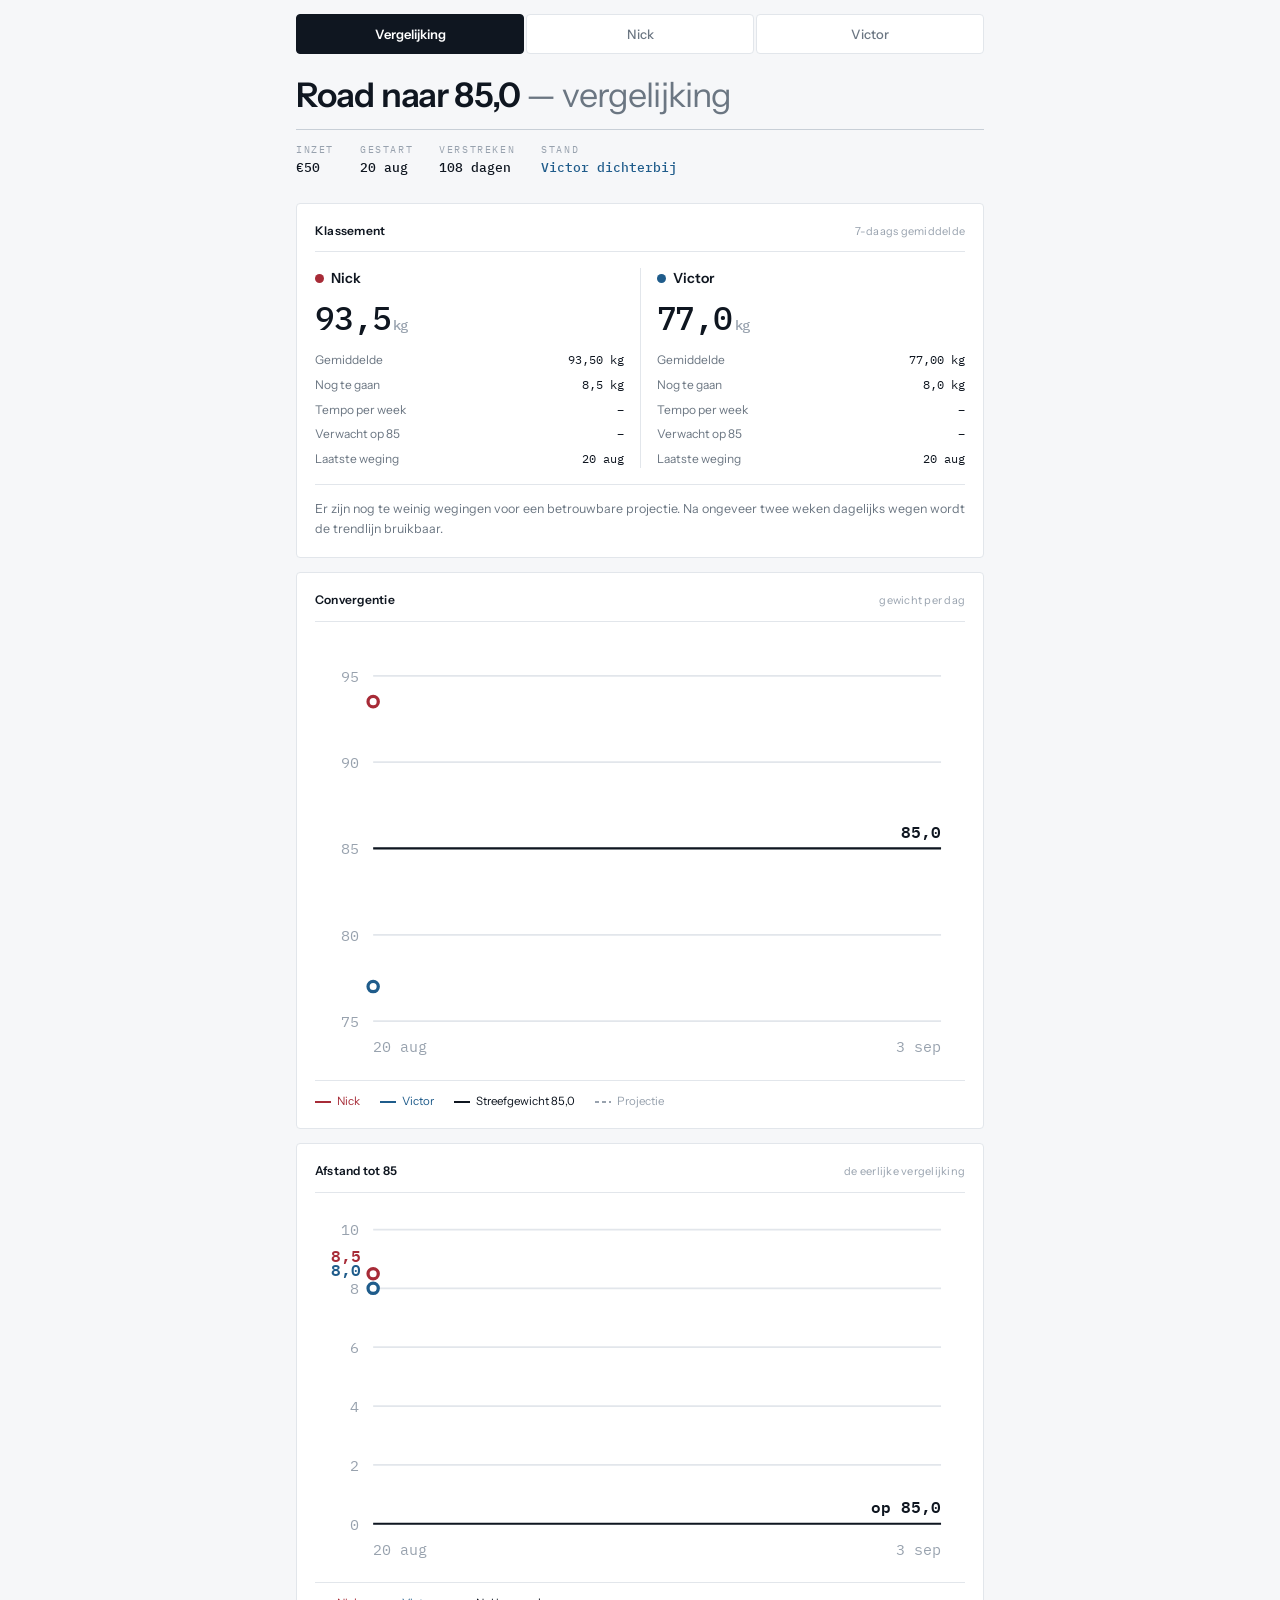
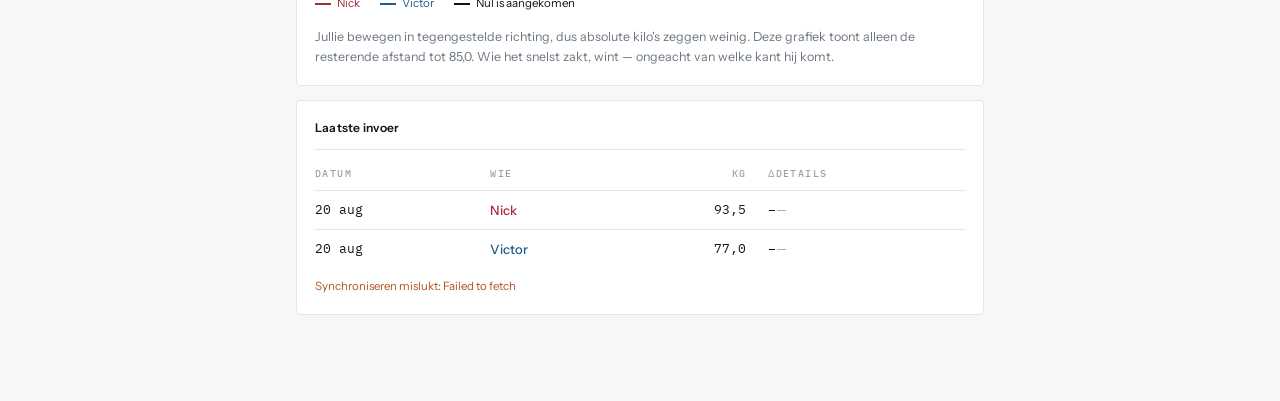
==== index.html @ f19b44c5 "Add files via upload eerste versie" ====
<!DOCTYPE html>
<html lang="nl">
<head>
<meta charset="utf-8">
<meta name="viewport" content="width=device-width, initial-scale=1">
<title>Road naar 85 — vergelijking</title>
<link rel="preconnect" href="https://fonts.googleapis.com">
<link rel="preconnect" href="https://fonts.gstatic.com" crossorigin>
<link href="https://fonts.googleapis.com/css2?family=Instrument+Sans:wght@400;500;600&family=IBM+Plex+Mono:wght@400;500;600&display=swap" rel="stylesheet">
<link rel="stylesheet" href="./assets/styles.css">
</head>
<body>

<div id="nav-slot"></div>

<header class="masthead">
  <h1>Road naar 85,0 <span>— vergelijking</span></h1>
  <div class="meta">
    <div><span class="lab">Inzet</span><b id="stake">—</b></div>
    <div><span class="lab">Gestart</span><b id="start">—</b></div>
    <div><span class="lab">Verstreken</span><b id="elapsed">—</b></div>
    <div><span class="lab">Stand</span><b id="verdict">—</b></div>
  </div>
</header>

<div class="banner" id="banner" hidden>
  Nog niet aan Supabase gekoppeld. Vul <span class="mono">assets/config.js</span> in, anders wordt er niets bewaard en zien jullie elkaars cijfers niet.
</div>

<section class="card">
  <h2>Klassement <em>7-daags gemiddelde</em></h2>
  <div class="standing">
    <article class="athlete nick">
      <p class="who">Nick</p>
      <p class="now" id="nick-kg">–<u>kg</u></p>
      <dl>
        <dt>Gemiddelde</dt><dd id="nick-avg">–</dd>
        <dt>Nog te gaan</dt><dd id="nick-togo">–</dd>
        <dt>Tempo per week</dt><dd id="nick-rate">–</dd>
        <dt>Verwacht op 85</dt><dd id="nick-eta">–</dd>
        <dt>Laatste weging</dt><dd id="nick-last">–</dd>
      </dl>
    </article>
    <div class="divider"></div>
    <article class="athlete victor">
      <p class="who">Victor</p>
      <p class="now" id="victor-kg">–<u>kg</u></p>
      <dl>
        <dt>Gemiddelde</dt><dd id="victor-avg">–</dd>
        <dt>Nog te gaan</dt><dd id="victor-togo">–</dd>
        <dt>Tempo per week</dt><dd id="victor-rate">–</dd>
        <dt>Verwacht op 85</dt><dd id="victor-eta">–</dd>
        <dt>Laatste weging</dt><dd id="victor-last">–</dd>
      </dl>
    </article>
  </div>
  <p class="note" id="margin-note" style="margin-top:16px;padding-top:14px;border-top:1px solid var(--rule)">–</p>
</section>

<section class="card">
  <h2>Convergentie <em>gewicht per dag</em></h2>
  <svg id="chart-conv" class="chart" viewBox="0 0 380 250" preserveAspectRatio="xMidYMid meet"
       role="img" aria-label="Gewichtsverloop van Nick en Victor richting 85 kilo"></svg>
  <div class="legend">
    <span style="color:var(--nick)"><i></i>Nick</span>
    <span style="color:var(--victor)"><i></i>Victor</span>
    <span style="color:var(--ink)"><i></i>Streefgewicht 85,0</span>
    <span style="color:var(--faint)"><i class="dash"></i>Projectie</span>
  </div>
</section>

<section class="card">
  <h2>Afstand tot 85 <em>de eerlijke vergelijking</em></h2>
  <svg id="chart-dist" class="chart" viewBox="0 0 380 210" preserveAspectRatio="xMidYMid meet"
       role="img" aria-label="Resterende afstand tot 85 kilo voor beide deelnemers"></svg>
  <div class="legend">
    <span style="color:var(--nick)"><i></i>Nick</span>
    <span style="color:var(--victor)"><i></i>Victor</span>
    <span style="color:var(--ink)"><i></i>Nul is aangekomen</span>
  </div>
  <p class="note" style="margin-top:14px">
    Jullie bewegen in tegengestelde richting, dus absolute kilo's zeggen weinig. Deze grafiek toont
    alleen de resterende afstand tot 85,0. Wie het snelst zakt, wint — ongeacht van welke kant hij komt.
  </p>
</section>

<section class="card">
  <h2>Laatste invoer</h2>
  <table>
    <thead><tr><th>Datum</th><th>Wie</th><th class="r">Kg</th><th class="r">Δ</th><th>Details</th></tr></thead>
    <tbody id="feed"></tbody>
  </table>
  <p class="msg" id="sync"></p>
</section>

<script src="./assets/config.js"></script>
<script src="./assets/core.js"></script>
<script src="./assets/charts.js"></script>
<script src="./assets/compare.js"></script>
</body>
</html>
---- assets/styles.css ----
/* ============================================================
   Road naar 85 — gedeeld stijlblad
   Licht, klinisch, haarlijnen. Karmijn = Nick, staalblauw = Victor.
   ============================================================ */
:root{
  --paper:#F6F7F9;
  --card:#FFFFFF;
  --rule:#E2E6EB;
  --rule-strong:#C8CFD7;
  --ink:#0F1620;
  --muted:#6B7682;
  --faint:#98A2AE;
  --nick:#A72B37;
  --victor:#1F5C8B;
  --nick-tint:#FBEEF0;
  --victor-tint:#EDF3F9;
  --warn:#B4551F;
}
*{box-sizing:border-box;margin:0;padding:0}
html{-webkit-text-size-adjust:100%}
body{
  background:var(--paper);
  color:var(--ink);
  font-family:"Instrument Sans",system-ui,-apple-system,sans-serif;
  font-size:15px;line-height:1.55;
  padding:0 16px 72px;
  max-width:720px;margin:0 auto;
  -webkit-font-smoothing:antialiased;
}
.mono{font-family:"IBM Plex Mono",monospace;font-variant-numeric:tabular-nums}
.lab{font-family:"IBM Plex Mono",monospace;font-size:10px;letter-spacing:.16em;
     text-transform:uppercase;color:var(--faint)}

/* ---------- navigatie ---------- */
nav{
  display:flex;gap:2px;padding:14px 0 0;
  position:sticky;top:0;background:var(--paper);z-index:5;
}
nav a{
  flex:1;text-align:center;text-decoration:none;
  font-size:13px;font-weight:500;color:var(--muted);
  padding:9px 4px;border:1px solid var(--rule);border-radius:4px;background:var(--card);
}
nav a:hover{border-color:var(--rule-strong);color:var(--ink)}
nav a[aria-current="page"]{
  background:var(--accent-tint,var(--ink));color:var(--accent,#fff);
  border-color:var(--accent,var(--ink));font-weight:600;
}

/* ---------- kop ---------- */
.masthead{margin:22px 0 24px}
.masthead h1{font-size:clamp(25px,7vw,34px);font-weight:600;letter-spacing:-.025em;line-height:1.14}
.masthead h1 span{color:var(--muted);font-weight:400}
.meta{margin-top:14px;padding-top:12px;border-top:1px solid var(--rule-strong);
      display:flex;flex-wrap:wrap;gap:8px 26px}
.meta div{display:flex;flex-direction:column;gap:1px}
.meta b{font-family:"IBM Plex Mono",monospace;font-size:13px;font-weight:500}

/* ---------- kaart ---------- */
.card{background:var(--card);border:1px solid var(--rule);border-radius:4px;
      padding:18px;margin-bottom:14px}
.card > h2{
  font-size:12px;font-weight:600;letter-spacing:.02em;
  padding-bottom:11px;margin-bottom:16px;border-bottom:1px solid var(--rule);
  display:flex;justify-content:space-between;align-items:baseline;gap:10px;
}
.card > h2 em{font-style:normal;font-weight:400;font-size:11px;color:var(--faint)}

/* ---------- klassement ---------- */
.standing{display:grid;grid-template-columns:1fr 1px 1fr}
.divider{background:var(--rule)}
.athlete{padding:0 16px}
.athlete:first-child{padding-left:0}
.athlete:last-child{padding-right:0}
.athlete .who{display:flex;align-items:center;gap:7px;font-weight:600;font-size:14px}
.athlete .who::before{content:"";width:9px;height:9px;border-radius:50%;background:var(--c)}
.athlete.nick{--c:var(--nick)}
.athlete.victor{--c:var(--victor)}
.athlete .now{font-family:"IBM Plex Mono",monospace;font-weight:500;
  font-size:clamp(26px,7.5vw,33px);letter-spacing:-.035em;line-height:1.2;margin-top:8px}
.athlete .now u{text-decoration:none;font-size:.42em;color:var(--faint);margin-left:3px}
.athlete dl{margin-top:14px;display:grid;grid-template-columns:auto 1fr;gap:6px 8px;font-size:12px}
.athlete dt{color:var(--muted)}
.athlete dd{font-family:"IBM Plex Mono",monospace;text-align:right;font-size:12px}

/* ---------- grafiek ---------- */
.chart{width:100%;height:auto;display:block}
.legend{display:flex;flex-wrap:wrap;gap:7px 20px;margin-top:14px;
  padding-top:12px;border-top:1px solid var(--rule);font-size:11.5px;color:var(--muted)}
.legend span{display:flex;align-items:center;gap:6px}
.legend i{width:16px;height:2px;background:currentColor;flex:none}
.legend i.dash{background:repeating-linear-gradient(90deg,currentColor 0 4px,transparent 4px 7px)}

/* ---------- statistieken ---------- */
.pair{display:grid;grid-template-columns:1fr 1fr;gap:14px}
.stat .n{font-family:"IBM Plex Mono",monospace;font-weight:500;
  font-size:25px;letter-spacing:-.03em;line-height:1.25;margin-top:5px}
.stat .n u{text-decoration:none;font-size:.46em;color:var(--faint);margin-left:3px}
.stat p:last-child{font-size:11.5px;color:var(--muted);margin-top:2px;line-height:1.4}
.stat.dim .n{color:var(--faint)}

/* ---------- meters ---------- */
.meter{margin-top:16px}
.meter .top{display:flex;justify-content:space-between;font-size:12.5px;margin-bottom:6px}
.meter .top b{font-family:"IBM Plex Mono",monospace;font-weight:500;color:var(--muted)}
.bar{height:5px;background:var(--paper);border-radius:3px;overflow:hidden}
.bar i{display:block;height:100%;border-radius:3px;transition:width .35s ease;
       background:var(--accent,var(--ink))}
.bar i.over{background:var(--warn)}
.bar i.prot{background:var(--muted)}

/* ---------- formulier ---------- */
.fields{display:grid;grid-template-columns:1fr 1fr;gap:10px}
.fields.one{grid-template-columns:1fr}
label{display:block;font-size:11.5px;color:var(--muted);margin-bottom:5px}
label b{color:var(--accent,var(--ink));font-weight:500}
input,textarea{
  width:100%;background:var(--card);border:1px solid var(--rule-strong);border-radius:4px;
  color:var(--ink);font-family:"IBM Plex Mono",monospace;font-size:16px;padding:9px 10px;
}
textarea{font-family:"Instrument Sans",sans-serif;font-size:14px;resize:vertical;min-height:62px}
input::placeholder,textarea::placeholder{color:var(--faint)}
input:focus,textarea:focus{border-color:var(--ink);outline:none}
input:focus-visible,button:focus-visible,a:focus-visible{outline:2px solid var(--ink);outline-offset:1px}
input.required{border-color:var(--accent,var(--ink))}

.chips{display:flex;flex-wrap:wrap;gap:6px}
.chips button{
  border:1px solid var(--rule-strong);background:var(--card);border-radius:20px;
  font-family:"Instrument Sans",sans-serif;font-size:12.5px;color:var(--muted);
  padding:6px 13px;cursor:pointer;transition:.15s;
}
.chips button[aria-pressed="true"]{
  border-color:var(--accent);background:var(--accent-tint);color:var(--accent);font-weight:600;
}

details{margin-top:16px;padding-top:14px;border-top:1px solid var(--rule)}
summary{
  cursor:pointer;font-size:12px;font-weight:600;color:var(--muted);list-style:none;
  display:flex;align-items:center;gap:6px;
}
summary::-webkit-details-marker{display:none}
summary::before{content:"+";font-family:"IBM Plex Mono",monospace;font-size:14px;color:var(--faint)}
details[open] summary::before{content:"−"}
details > *:not(summary){margin-top:14px}

.submit{
  margin-top:14px;width:100%;background:var(--accent,var(--ink));color:#fff;border:0;border-radius:4px;
  font-family:"Instrument Sans",sans-serif;font-size:14px;font-weight:600;padding:11px;cursor:pointer;
}
.submit:hover{filter:brightness(.92)}
.msg{font-size:11.5px;color:var(--muted);margin-top:10px;min-height:17px}
.msg.err{color:var(--warn)}
.msg.ok{color:var(--accent,var(--ink))}

/* ---------- tabel ---------- */
table{width:100%;border-collapse:collapse;font-size:13px}
th{text-align:left;font-family:"IBM Plex Mono",monospace;font-weight:500;
  font-size:10px;letter-spacing:.14em;text-transform:uppercase;color:var(--faint);
  padding-bottom:9px;border-bottom:1px solid var(--rule)}
td{border-bottom:1px solid var(--rule);padding:9px 0;font-family:"IBM Plex Mono",monospace;
   vertical-align:top}
tr:last-child td{border-bottom:0}
td.name{font-family:"Instrument Sans",sans-serif;font-weight:500}
td.name[data-p="nick"]{color:var(--nick)}
td.name[data-p="victor"]{color:var(--victor)}
td.txt{font-family:"Instrument Sans",sans-serif;color:var(--muted);font-size:12.5px}
td.r,th.r{text-align:right}
.dn{color:var(--nick)}
.up{color:var(--victor)}
.empty{color:var(--faint);font-size:12.5px;font-family:"Instrument Sans",sans-serif;padding:14px 0}

/* ---------- notitie ---------- */
.note{font-size:12.5px;color:var(--muted);line-height:1.6}
pre{background:var(--paper);border:1px solid var(--rule);border-radius:4px;
  padding:12px;margin-top:12px;overflow-x:auto;
  font-family:"IBM Plex Mono",monospace;font-size:11px;line-height:1.65;color:var(--ink)}
.banner{
  background:#FEF7ED;border:1px solid #F0D9BE;border-radius:4px;
  padding:11px 13px;margin-bottom:14px;font-size:12.5px;color:#7A4A18;
}

@media (max-width:440px){
  .standing{grid-template-columns:1fr}
  .divider{height:1px;width:100%;margin:16px 0}
  .athlete{padding:0}
  .pair{grid-template-columns:1fr;gap:16px}
  .fields{grid-template-columns:1fr}
}
@media (prefers-reduced-motion:no-preference){
  .draw{stroke-dasharray:1800;stroke-dashoffset:1800;animation:d 1s ease-out forwards}
  @keyframes d{to{stroke-dashoffset:0}}
}
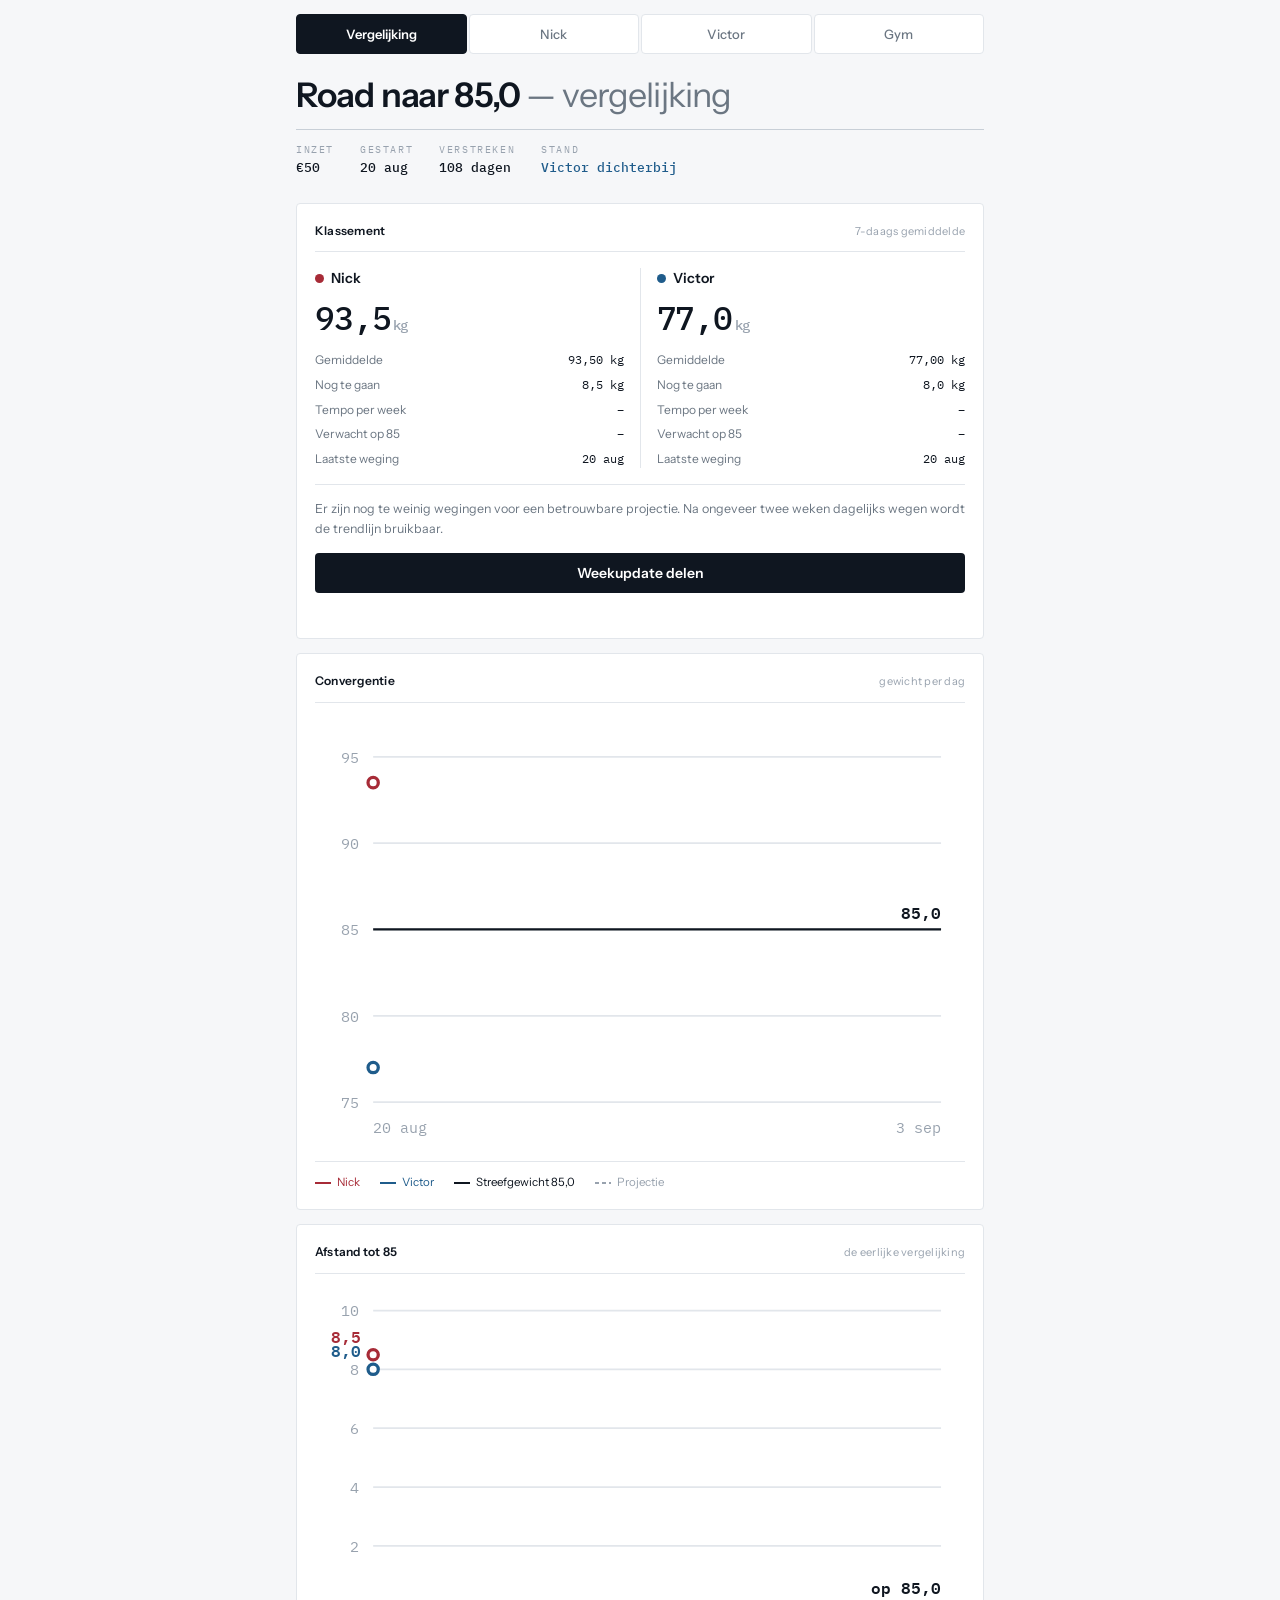
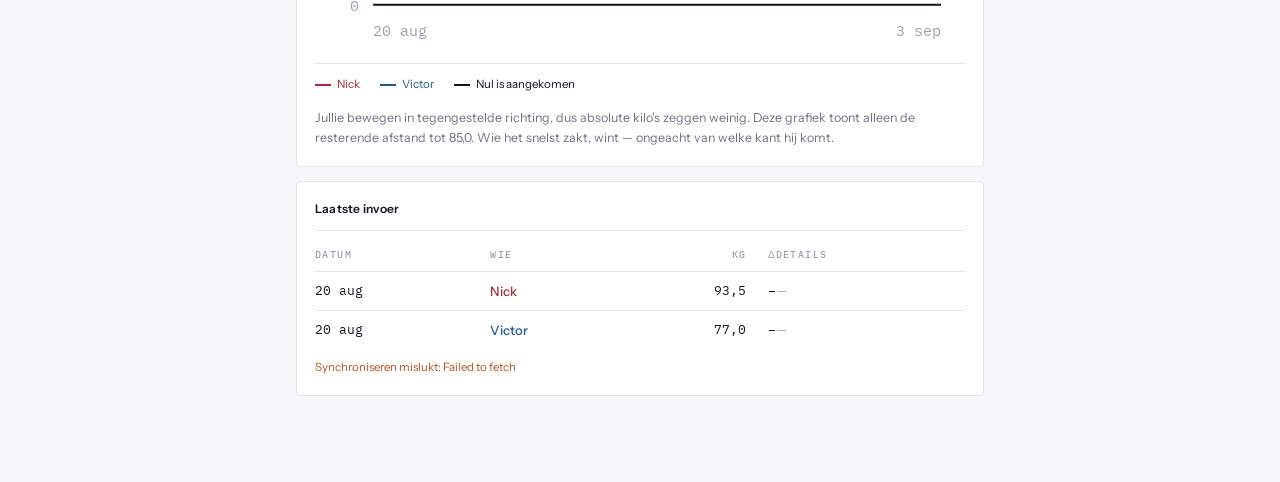
==== commit 838c6357: "Weekupdate delen vanaf de vergelijkingspagina Knop onder het klassement die een kort bericht opstelt" ====
--- a/index.html
+++ b/index.html
@@ -8,11 +8,17 @@
 <link rel="preconnect" href="https://fonts.gstatic.com" crossorigin>
 <link href="https://fonts.googleapis.com/css2?family=Instrument+Sans:wght@400;500;600&family=IBM+Plex+Mono:wght@400;500;600&display=swap" rel="stylesheet">
 <link rel="stylesheet" href="./assets/styles.css">
+  <link rel="manifest" href="./manifest.json">
+  <meta name="theme-color" content="#0F1620">
+  <meta name="mobile-web-app-capable" content="yes">
+  <meta name="apple-mobile-web-app-capable" content="yes">
+  <meta name="apple-mobile-web-app-status-bar-style" content="default">
+  <meta name="apple-mobile-web-app-title" content="Road 85">
+  <link rel="apple-touch-icon" href="./assets/icon-512.png">
+  <link rel="icon" href="./assets/icon-512.png">
 </head>
 <body>
-
 <div id="nav-slot"></div>
-
 <header class="masthead">
   <h1>Road naar 85,0 <span>— vergelijking</span></h1>
   <div class="meta">
@@ -22,11 +28,9 @@
     <div><span class="lab">Stand</span><b id="verdict">—</b></div>
   </div>
 </header>
-
 <div class="banner" id="banner" hidden>
   Nog niet aan Supabase gekoppeld. Vul <span class="mono">assets/config.js</span> in, anders wordt er niets bewaard en zien jullie elkaars cijfers niet.
 </div>
-
 <section class="card">
   <h2>Klassement <em>7-daags gemiddelde</em></h2>
   <div class="standing">
@@ -55,8 +59,9 @@
     </article>
   </div>
   <p class="note" id="margin-note" style="margin-top:16px;padding-top:14px;border-top:1px solid var(--rule)">–</p>
+  <button type="button" class="submit" id="share">Weekupdate delen</button>
+  <p class="msg" id="share-msg"></p>
 </section>
-
 <section class="card">
   <h2>Convergentie <em>gewicht per dag</em></h2>
   <svg id="chart-conv" class="chart" viewBox="0 0 380 250" preserveAspectRatio="xMidYMid meet"
@@ -68,7 +73,6 @@
     <span style="color:var(--faint)"><i class="dash"></i>Projectie</span>
   </div>
 </section>
-
 <section class="card">
   <h2>Afstand tot 85 <em>de eerlijke vergelijking</em></h2>
   <svg id="chart-dist" class="chart" viewBox="0 0 380 210" preserveAspectRatio="xMidYMid meet"
@@ -83,7 +87,6 @@
     alleen de resterende afstand tot 85,0. Wie het snelst zakt, wint — ongeacht van welke kant hij komt.
   </p>
 </section>
-
 <section class="card">
   <h2>Laatste invoer</h2>
   <table>
@@ -92,10 +95,11 @@
   </table>
   <p class="msg" id="sync"></p>
 </section>
-
 <script src="./assets/config.js"></script>
 <script src="./assets/core.js"></script>
 <script src="./assets/charts.js"></script>
+<script src="./assets/weekly.js"></script>
 <script src="./assets/compare.js"></script>
+  <script src="./assets/pwa.js"></script>
 </body>
 </html>
--- a/assets/styles.css
+++ b/assets/styles.css
@@ -180,7 +180,73 @@
   padding:11px 13px;margin-bottom:14px;font-size:12.5px;color:#7A4A18;
 }
 
+/* ---------- keuzelijst ---------- */
+select{
+  width:100%;background:var(--card);border:1px solid var(--rule-strong);border-radius:4px;
+  color:var(--ink);font-family:"Instrument Sans",sans-serif;font-size:16px;padding:9px 10px;
+  appearance:none;-webkit-appearance:none;cursor:pointer;
+  background-image:linear-gradient(45deg,transparent 50%,var(--faint) 50%),
+                   linear-gradient(135deg,var(--faint) 50%,transparent 50%);
+  background-position:calc(100% - 15px) 50%,calc(100% - 10px) 50%;
+  background-size:5px 5px,5px 5px;background-repeat:no-repeat;
+}
+select:focus{border-color:var(--ink);outline:none}
+
+/* ---------- krachttraining ---------- */
+.glist{margin-top:16px}
+.gcat{margin-bottom:22px}
+.gcat:last-child{margin-bottom:0}
+.gcat-h{padding-bottom:7px;border-bottom:1px solid var(--rule);margin-bottom:4px}
+
+.ex{padding:12px 0;border-bottom:1px solid var(--rule)}
+.gcat .ex:last-child{border-bottom:0;padding-bottom:0}
+.ex-head{display:flex;justify-content:space-between;align-items:baseline;gap:10px}
+.ex-name{font-size:14px;font-weight:500;line-height:1.35}
+.ex-note{font-weight:400;font-size:11.5px;color:var(--faint)}
+.ex-edit{
+  flex:none;border:0;background:none;cursor:pointer;padding:2px 0;
+  font-family:"IBM Plex Mono",monospace;font-size:10px;letter-spacing:.14em;
+  text-transform:uppercase;color:var(--faint);
+}
+.ex-edit:hover{color:var(--ink)}
+
+.ex-prs{display:grid;grid-template-columns:1fr 1fr;gap:8px;margin-top:9px}
+.pr{
+  display:flex;flex-direction:column;gap:2px;text-align:left;cursor:pointer;
+  border:1px solid var(--rule);border-radius:4px;background:var(--card);
+  padding:8px 11px;min-height:52px;transition:.15s;
+}
+.pr:hover{border-color:var(--c);background:var(--t)}
+.pr b{font-family:"IBM Plex Mono",monospace;font-weight:500;font-size:15px;
+      letter-spacing:-.02em;color:var(--c)}
+.pr .lab{color:var(--c);opacity:.7}
+.pr-note{font-size:11px;color:var(--muted);line-height:1.3}
+.pr.nick{--c:var(--nick);--t:var(--nick-tint)}
+.pr.victor{--c:var(--victor);--t:var(--victor-tint)}
+
+.ex-form{background:var(--paper);border:1px solid var(--rule);border-radius:4px;
+         padding:13px;margin-top:10px}
+.ex-form > *:not(:first-child){margin-top:11px}
+.ex-form input,.ex-form select{background:var(--card)}
+.ex-form-h{font-size:12px;font-weight:600}
+.hint{font-size:11.5px;color:var(--muted);line-height:1.45}
+.row-btns{display:grid;grid-template-columns:1fr auto;gap:8px;align-items:start}
+.row-btns .submit{margin-top:0}
+.ghost{
+  border:1px solid var(--rule-strong);background:var(--card);border-radius:4px;
+  font-family:"Instrument Sans",sans-serif;font-size:14px;color:var(--muted);
+  padding:11px 16px;cursor:pointer;
+}
+.ghost:hover{border-color:var(--rule-strong);color:var(--ink)}
+.danger-link{
+  border:0;background:none;padding:0;cursor:pointer;
+  font-family:"Instrument Sans",sans-serif;font-size:12px;color:var(--warn);
+  text-decoration:underline;text-underline-offset:2px;
+}
+
 @media (max-width:440px){
+  .ex-prs{grid-template-columns:1fr 1fr}
+  nav a{font-size:12px;padding:9px 2px}
   .standing{grid-template-columns:1fr}
   .divider{height:1px;width:100%;margin:16px 0}
   .athlete{padding:0}
